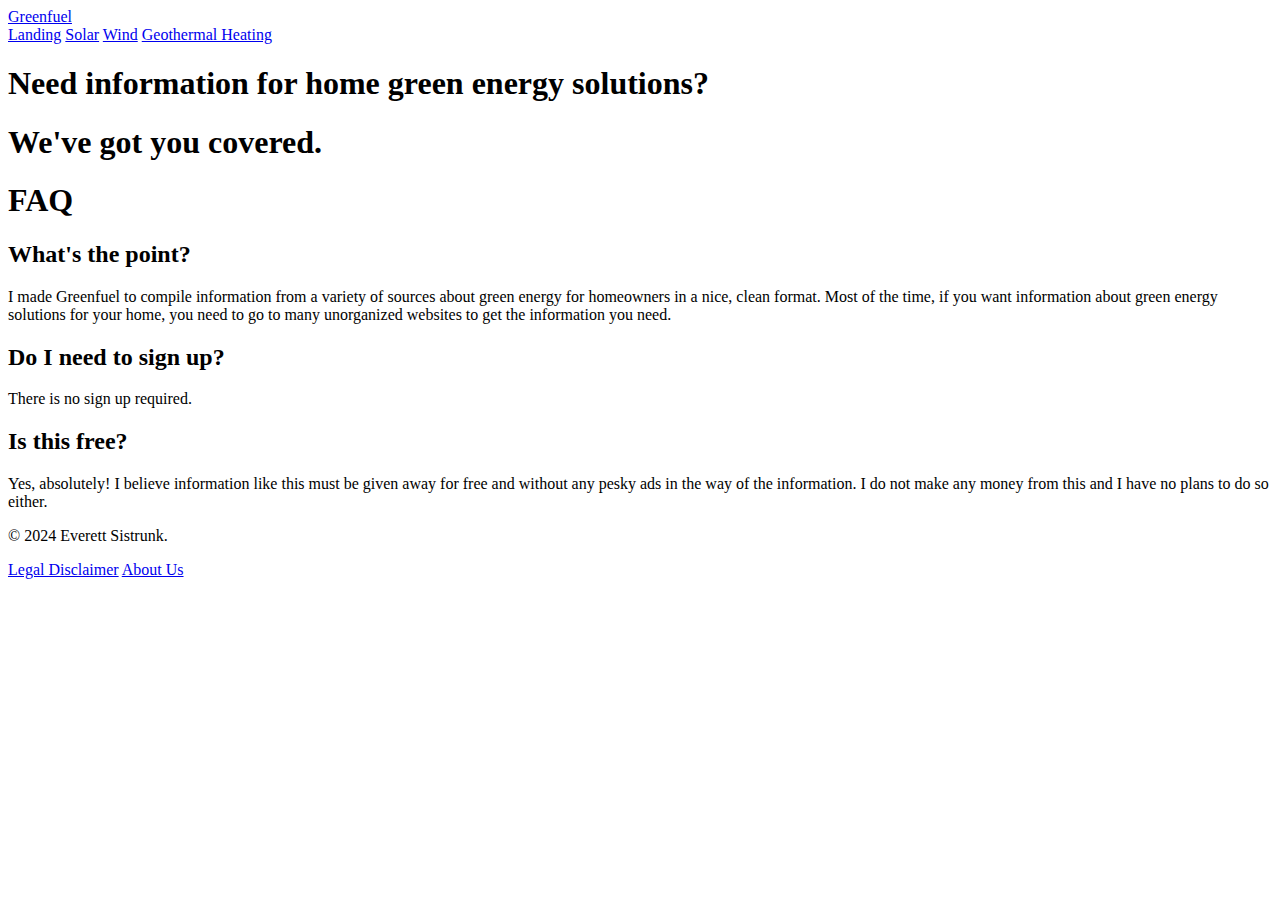
==== index.html @ 7b89086e "added index.html" ====
<!DOCTYPE html>
<html lang="en">
  <head>
    <meta charset="UTF-8" />
    <meta name="viewport" content="width=device-width, initial-scale=1.0" />
    <title>Greenfuel</title>
    <link rel="stylesheet" crossorigin href="/assets/index-nIAG56JV.css">
  </head>
  <body>
    <header>
      <a href="/index.html" class="home">Greenfuel</a>

      <div class="header-items">
        <a href="/index.html" class="current-header">Landing</a>
        <a href="/pages/solar.html">Solar</a>
        <a href="/pages/wind.html">Wind</a>
        <a href="/pages/geothermal.html">Geothermal Heating</a>
      </div>
    </header>

    <main>
      <h1 class="huge-centered">
        Need information for home green energy solutions?
      </h1>
      <h1 class="sub-text">We've got you covered.</h1>
    </main>

    <main>
      <h1 class="sub-text">FAQ</h1>

      <h2>What's the point?</h2>
      <p class="faq-text">
        I made Greenfuel to compile information from a variety of sources about
        green energy for homeowners in a nice, clean format. Most of the time,
        if you want information about green energy solutions for your home, you
        need to go to many unorganized websites to get the information you need.
      </p>

      <h2>Do I need to sign up?</h2>
      <p class="faq-text">There is no sign up required.</p>

      <h2>Is this free?</h2>
      <p class="faq-text">
        Yes, absolutely! I believe information like this must be given away for
        free and without any pesky ads in the way of the information. I do not
        make any money from this and I have no plans to do so either.
      </p>
    </main>

    <footer>
      <p class="copyright">&copy; 2024 Everett Sistrunk.</p>

      <div class="footer-items">
        <a href="/pages/legal_desclaimer.html">Legal Disclaimer</a>
        <a href="/pages/about_us.html">About Us</a>
      </div>
    </footer>
  </body>
</html>
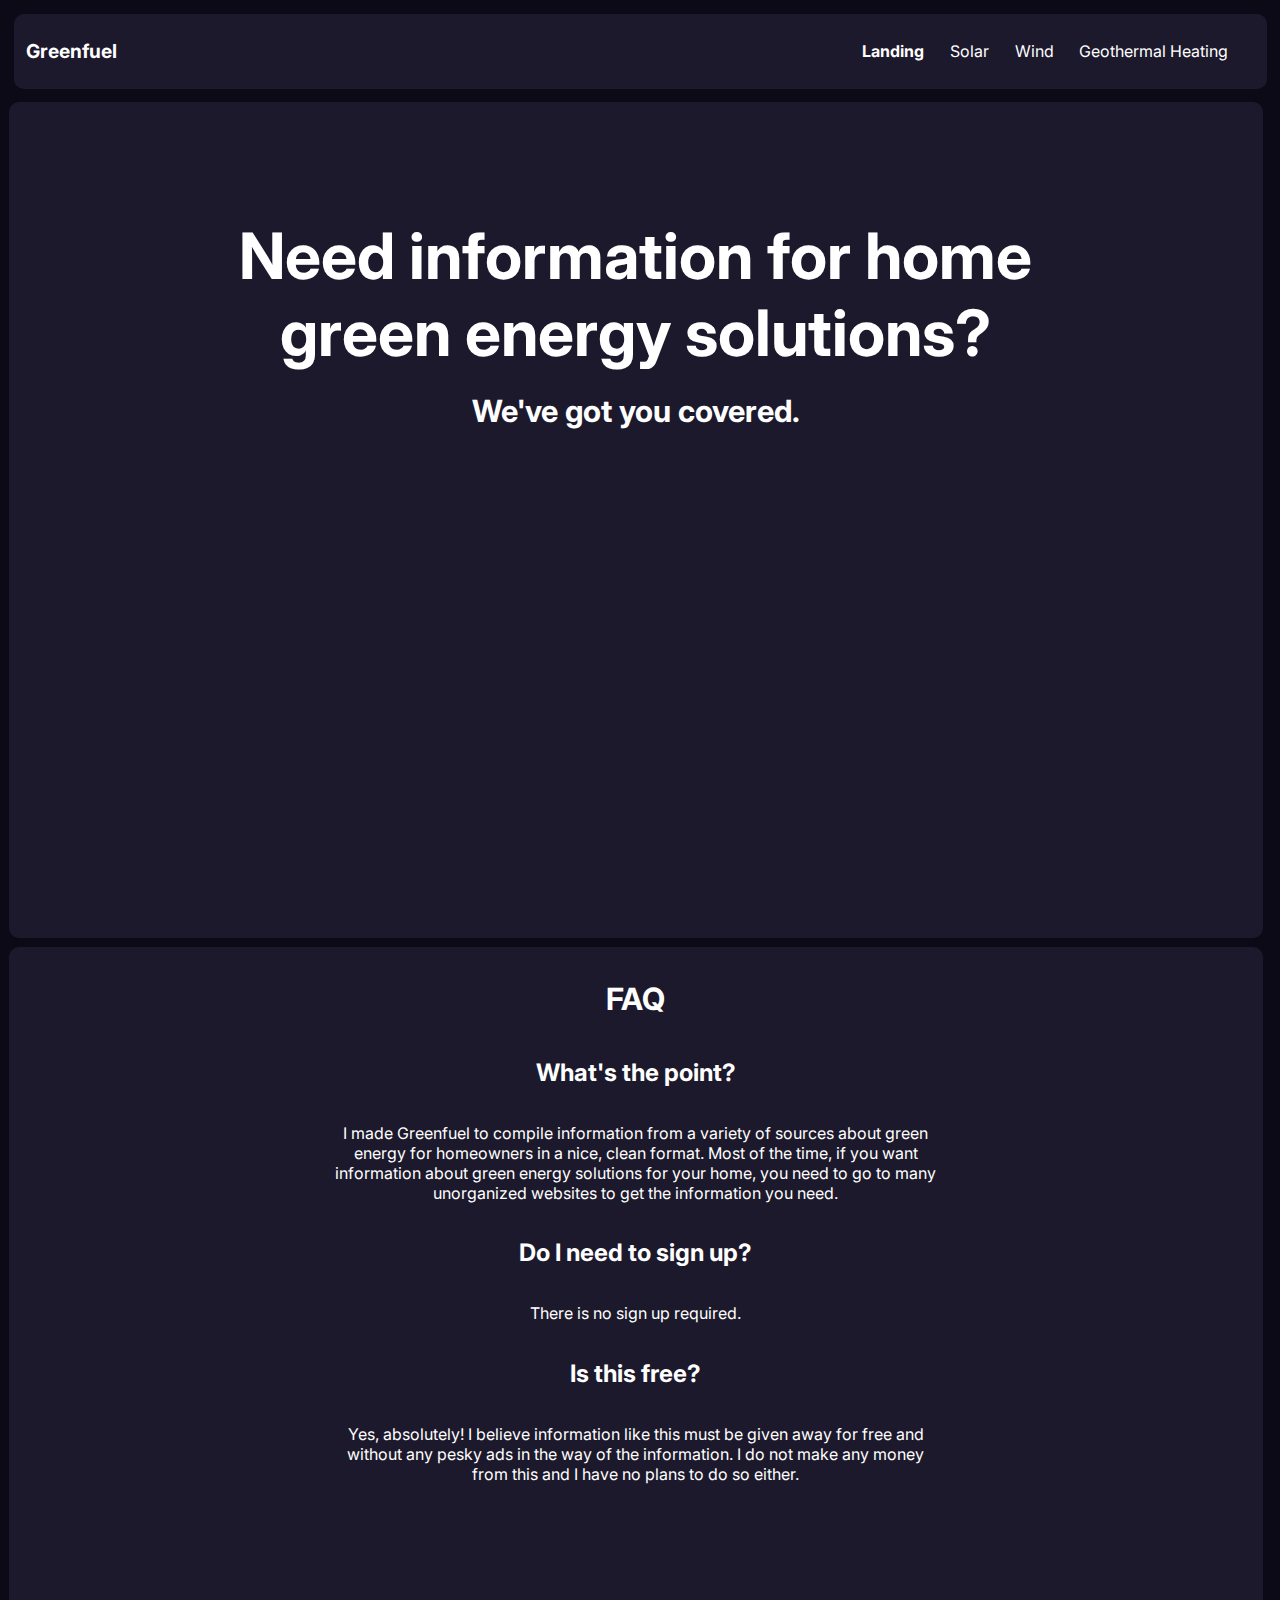
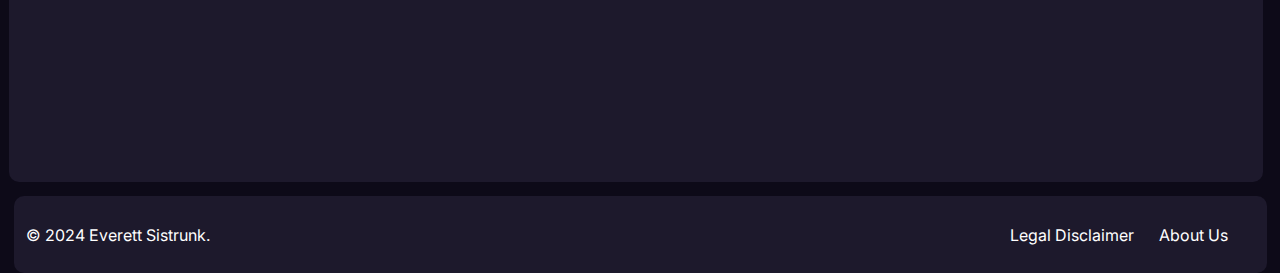
==== commit 62f436ad: "updated index.html" ====
--- a/index.html
+++ b/index.html
@@ -3,8 +3,9 @@
   <head>
     <meta charset="UTF-8" />
     <meta name="viewport" content="width=device-width, initial-scale=1.0" />
+    <link rel="stylesheet" href="css/style.css" />
+    <link rel="stylesheet" href="css/index.css" />
     <title>Greenfuel</title>
-    <link rel="stylesheet" crossorigin href="/assets/index-nIAG56JV.css">
   </head>
   <body>
     <header>
--- a/css/style.css
+++ b/css/style.css
@@ -0,0 +1,72 @@
+@import url('https://fonts.googleapis.com/css2?family=Inter:wght@400;500;600;700;800;900&display=swap');
+
+html,
+body {
+  position: absolute;
+  left: 0;
+  top: 0;
+  width: 100%;
+  height: 100%;
+  padding: 0;
+  margin: 0;
+}
+
+body {
+  font-family: 'Inter', sans-serif;
+  background-color: #0d0a18;
+  color: #fff;
+}
+
+header,
+footer {
+  display: flex;
+  padding: 1%;
+  margin: 1.5vh;
+  border-radius: 10px;
+  background-color: #1d192c;
+  align-items: center;
+}
+
+a {
+  color: #fff;
+  text-decoration: none;
+  transition: color 0.2s ease;
+  margin-right: 2vw;
+}
+
+a:hover {
+  color: #114fca;
+}
+
+.header-items,
+.footer-items {
+  display: flex;
+  flex: 1;
+  justify-content: flex-end;
+}
+
+.current-header {
+  font-weight: bold;
+}
+
+.home {
+  font-size: larger;
+  margin-top: 1vw;
+  font-weight: bold;
+  margin-bottom: 1vw;
+}
+
+::selection {
+  background-color: #426cce;
+}
+
+::-webkit-scrollbar {
+  width: 8px;
+  background-color: #0d0a18;
+  border-radius: 4px;
+}
+
+::-webkit-scrollbar-thumb {
+  background-color: aliceblue;
+  border-radius: 4px;
+}
--- a/css/index.css
+++ b/css/index.css
@@ -0,0 +1,28 @@
+main {
+  height: 90vh;
+  width: calc(97vw - 1.5vh);
+  border-radius: 10px;
+  background-color: #1d192c;
+  padding: 1%;
+  margin: 1vh;
+  display: flex;
+  flex-direction: column;
+  align-items: center;
+}
+
+.huge-centered {
+  font-size: 5vw;
+  width: 70%;
+  text-align: center;
+  margin-top: 8vw;
+  margin-bottom: 0;
+}
+
+.sub-text {
+  font-size: 2.4vw;
+}
+
+.faq-text {
+  width: 50%;
+  text-align: center;
+}
